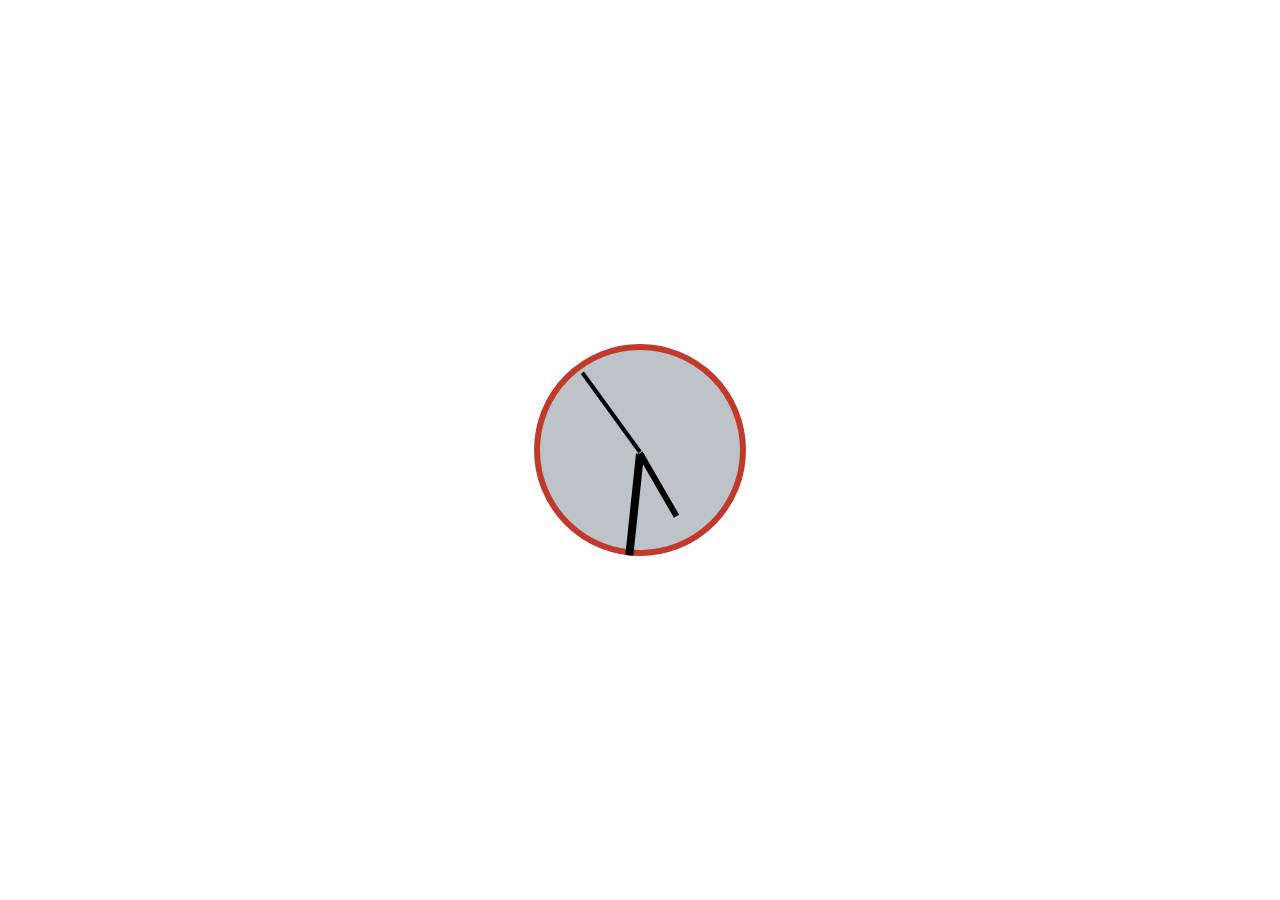
==== 2/index.html @ 7fbeea5d "did day 2 of 30 days challenge, built a clock" ====
<!DOCTYPE html>
<html>
  <head>
    <meta charset="utf-8">
    <title>Clock</title>
    <link rel="stylesheet" href="./css/style.css">
    <script src="./js/bundle.js" charset="utf-8"></script>
  </head>
  <body>
    <div class="clock center silver-bg pomegranate-border">
      <div class="face">
        <div class="hour-hand pos-a black-border">
        </div>
        <div class="minute-hand pos-a black-border">
        </div>
        <div class="second-hand pos-a black-border">
        </div>
      </div>
    </div>
  </body>
</html>
---- 2/css/style.css ----
html, body, div, span, applet, object, iframe,
h1, h2, h3, h4, h5, h6, p, blockquote, pre,
a, abbr, acronym, address, big, cite, code,
del, dfn, em, img, ins, kbd, q, s, samp,
small, strike, strong, sub, sup, tt, var,
b, u, i, center,
dl, dt, dd, ol, ul, li,
fieldset, form, label, legend,
table, caption, tbody, tfoot, thead, tr, th, td,
article, aside, canvas, details, embed,
figure, figcaption, footer, header, hgroup,
menu, nav, output, ruby, section, summary,
time, mark, audio, video {
  margin: 0;
  padding: 0;
  border: 0;
  font-size: 100%;
  font: inherit;
  vertical-align: baseline; }

/* HTML5 display-role reset for older browsers */
article, aside, details, figcaption, figure,
footer, header, hgroup, menu, nav, section {
  display: block; }

body {
  line-height: 1; }

ol, ul {
  list-style: none; }

blockquote, q {
  quotes: none; }

blockquote:before, blockquote:after,
q:before, q:after {
  content: '';
  content: none; }

table {
  border-collapse: collapse;
  border-spacing: 0; }

a, a:hover {
  text-decoration: none; }

.row {
  margin: 0;
  padding: 0;
  width: 100%; }

.clearfix:after, .row:after {
  content: "";
  display: 'block';
  clear: both; }

.col-1 {
  width: 8.33333%;
  float: left;
  display: block;
  margin: 0;
  padding: 0;
  box-sizing: border-box; }

.col-offset-1 {
  margin-left: 8.33333%; }

.col-2 {
  width: 16.66667%;
  float: left;
  display: block;
  margin: 0;
  padding: 0;
  box-sizing: border-box; }

.col-offset-2 {
  margin-left: 16.66667%; }

.col-3 {
  width: 25%;
  float: left;
  display: block;
  margin: 0;
  padding: 0;
  box-sizing: border-box; }

.col-offset-3 {
  margin-left: 25%; }

.col-4 {
  width: 33.33333%;
  float: left;
  display: block;
  margin: 0;
  padding: 0;
  box-sizing: border-box; }

.col-offset-4 {
  margin-left: 33.33333%; }

.col-5 {
  width: 41.66667%;
  float: left;
  display: block;
  margin: 0;
  padding: 0;
  box-sizing: border-box; }

.col-offset-5 {
  margin-left: 41.66667%; }

.col-6 {
  width: 50%;
  float: left;
  display: block;
  margin: 0;
  padding: 0;
  box-sizing: border-box; }

.col-offset-6 {
  margin-left: 50%; }

.col-7 {
  width: 58.33333%;
  float: left;
  display: block;
  margin: 0;
  padding: 0;
  box-sizing: border-box; }

.col-offset-7 {
  margin-left: 58.33333%; }

.col-8 {
  width: 66.66667%;
  float: left;
  display: block;
  margin: 0;
  padding: 0;
  box-sizing: border-box; }

.col-offset-8 {
  margin-left: 66.66667%; }

.col-9 {
  width: 75%;
  float: left;
  display: block;
  margin: 0;
  padding: 0;
  box-sizing: border-box; }

.col-offset-9 {
  margin-left: 75%; }

.col-10 {
  width: 83.33333%;
  float: left;
  display: block;
  margin: 0;
  padding: 0;
  box-sizing: border-box; }

.col-offset-10 {
  margin-left: 83.33333%; }

.col-11 {
  width: 91.66667%;
  float: left;
  display: block;
  margin: 0;
  padding: 0;
  box-sizing: border-box; }

.col-offset-11 {
  margin-left: 91.66667%; }

.col-12 {
  width: 100%;
  float: left;
  display: block;
  margin: 0;
  padding: 0;
  box-sizing: border-box; }

.col-offset-12 {
  margin-left: 100%; }

.text-center {
  text-align: center; }

.text-right {
  text-align: right; }

.text-left {
  text-align: left; }

.p {
  padding: 20px; }

.p-l {
  padding-left: 20px; }

.p-r {
  padding-right: 20px; }

.p-t {
  padding-top: 20px; }

.p-b {
  padding-bottom: 20px; }

.p-xs {
  padding: 5px; }

.p-l-xs {
  padding-left: 5px; }

.p-r-xs {
  padding-right: 5px; }

.p-t-xs {
  padding-top: 5px; }

.p-b-xs {
  padding-bottom: 5px; }

.p-sm {
  padding: 10px; }

.p-l-sm {
  padding-left: 10px; }

.p-r-sm {
  padding-right: 10px; }

.p-t-sm {
  padding-top: 10px; }

.p-b-sm {
  padding-bottom: 10px; }

.p-md {
  padding: 30px; }

.p-l-md {
  padding-left: 30px; }

.p-r-md {
  padding-right: 30px; }

.p-t-md {
  padding-top: 30px; }

.p-b-md {
  padding-bottom: 30px; }

.p-lg {
  padding: 40px; }

.p-l-lg {
  padding-left: 40px; }

.p-r-lg {
  padding-right: 40px; }

.p-t-lg {
  padding-top: 40px; }

.p-b-lg {
  padding-bottom: 40px; }

.p-xl {
  padding: 60px; }

.p-l-xl {
  padding-left: 60px; }

.p-r-xl {
  padding-right: 60px; }

.p-t-xl {
  padding-top: 60px; }

.p-b-xl {
  padding-bottom: 60px; }

.m {
  margin: 20px; }

.m-l {
  margin-left: 20px; }

.m-r {
  margin-right: 20px; }

.m-t {
  margin-top: 20px; }

.m-b {
  margin-bottom: 20px; }

.m-xs {
  margin: 5px; }

.m-l-xs {
  margin-left: 5px; }

.m-r-xs {
  margin-right: 5px; }

.m-t-xs {
  margin-top: 5px; }

.m-b-xs {
  margin-bottom: 5px; }

.m-sm {
  margin: 10px; }

.m-l-sm {
  margin-left: 10px; }

.m-r-sm {
  margin-right: 10px; }

.m-t-sm {
  margin-top: 10px; }

.m-b-sm {
  margin-bottom: 10px; }

.m-md {
  margin: 30px; }

.m-l-md {
  margin-left: 30px; }

.m-r-md {
  margin-right: 30px; }

.m-t-md {
  margin-top: 30px; }

.m-b-md {
  margin-bottom: 30px; }

.m-lg {
  margin: 40px; }

.m-l-lg {
  margin-left: 40px; }

.m-r-lg {
  margin-right: 40px; }

.m-t-lg {
  margin-top: 40px; }

.m-b-lg {
  margin-bottom: 40px; }

.m-xl {
  margin: 60px; }

.m-l-xl {
  margin-left: 60px; }

.m-r-xl {
  margin-right: 60px; }

.m-t-xl {
  margin-top: 60px; }

.m-b-xl {
  margin-bottom: 60px; }

.pos-r {
  position: relative; }

.pos-a {
  position: absolute; }

.pos-f {
  position: fixed; }

.pos-s {
  position: static; }

.lightgrey-bg {
  background-color: #95a5a6; }

.lightgrey-font {
  color: #95a5a6; }

.lightgrey-border {
  border-color: #95a5a6; }

.lightgrey-font-hover:hover {
  color: #95a5a6; }

.lightgrey-bg-hover:hover {
  background-color: #95a5a6; }

.lightgrey-border-hover:hover {
  border-color: #95a5a6; }

.grey-bg {
  background-color: #7f8c8d; }

.grey-font {
  color: #7f8c8d; }

.grey-border {
  border-color: #7f8c8d; }

.grey-font-hover:hover {
  color: #7f8c8d; }

.grey-bg-hover:hover {
  background-color: #7f8c8d; }

.grey-border-hover:hover {
  border-color: #7f8c8d; }

.darkgrey-bg {
  background-color: #333; }

.darkgrey-font {
  color: #333; }

.darkgrey-border {
  border-color: #333; }

.darkgrey-font-hover:hover {
  color: #333; }

.darkgrey-bg-hover:hover {
  background-color: #333; }

.darkgrey-border-hover:hover {
  border-color: #333; }

.black-bg {
  background-color: #000; }

.black-font {
  color: #000; }

.black-border {
  border-color: #000; }

.black-font-hover:hover {
  color: #000; }

.black-bg-hover:hover {
  background-color: #000; }

.black-border-hover:hover {
  border-color: #000; }

.white-bg {
  background-color: #fff; }

.white-font {
  color: #fff; }

.white-border {
  border-color: #fff; }

.white-font-hover:hover {
  color: #fff; }

.white-bg-hover:hover {
  background-color: #fff; }

.white-border-hover:hover {
  border-color: #fff; }

.red-bg {
  background-color: #e74c3c; }

.red-font {
  color: #e74c3c; }

.red-border {
  border-color: #e74c3c; }

.red-font-hover:hover {
  color: #e74c3c; }

.red-bg-hover:hover {
  background-color: #e74c3c; }

.red-border-hover:hover {
  border-color: #e74c3c; }

.turquoise-bg {
  background-color: #1abc9c; }

.turquoise-font {
  color: #1abc9c; }

.turquoise-border {
  border-color: #1abc9c; }

.turquoise-font-hover:hover {
  color: #1abc9c; }

.turquoise-bg-hover:hover {
  background-color: #1abc9c; }

.turquoise-border-hover:hover {
  border-color: #1abc9c; }

.emerald-bg {
  background-color: #2ecc71; }

.emerald-font {
  color: #2ecc71; }

.emerald-border {
  border-color: #2ecc71; }

.emerald-font-hover:hover {
  color: #2ecc71; }

.emerald-bg-hover:hover {
  background-color: #2ecc71; }

.emerald-border-hover:hover {
  border-color: #2ecc71; }

.lightblue-bg {
  background-color: #3498db; }

.lightblue-font {
  color: #3498db; }

.lightblue-border {
  border-color: #3498db; }

.lightblue-font-hover:hover {
  color: #3498db; }

.lightblue-bg-hover:hover {
  background-color: #3498db; }

.lightblue-border-hover:hover {
  border-color: #3498db; }

.blue-bg {
  background-color: #2980b9; }

.blue-font {
  color: #2980b9; }

.blue-border {
  border-color: #2980b9; }

.blue-font-hover:hover {
  color: #2980b9; }

.blue-bg-hover:hover {
  background-color: #2980b9; }

.blue-border-hover:hover {
  border-color: #2980b9; }

.amethyst-bg {
  background-color: #9b59b6; }

.amethyst-font {
  color: #9b59b6; }

.amethyst-border {
  border-color: #9b59b6; }

.amethyst-font-hover:hover {
  color: #9b59b6; }

.amethyst-bg-hover:hover {
  background-color: #9b59b6; }

.amethyst-border-hover:hover {
  border-color: #9b59b6; }

.lightblack-bg {
  background-color: #34495e; }

.lightblack-font {
  color: #34495e; }

.lightblack-border {
  border-color: #34495e; }

.lightblack-font-hover:hover {
  color: #34495e; }

.lightblack-bg-hover:hover {
  background-color: #34495e; }

.lightblack-border-hover:hover {
  border-color: #34495e; }

.carrot-bg {
  background-color: #e67e22; }

.carrot-font {
  color: #e67e22; }

.carrot-border {
  border-color: #e67e22; }

.carrot-font-hover:hover {
  color: #e67e22; }

.carrot-bg-hover:hover {
  background-color: #e67e22; }

.carrot-border-hover:hover {
  border-color: #e67e22; }

.yellow-bg {
  background-color: #f1c40f; }

.yellow-font {
  color: #f1c40f; }

.yellow-border {
  border-color: #f1c40f; }

.yellow-font-hover:hover {
  color: #f1c40f; }

.yellow-bg-hover:hover {
  background-color: #f1c40f; }

.yellow-border-hover:hover {
  border-color: #f1c40f; }

.orange-bg {
  background-color: #f39c12; }

.orange-font {
  color: #f39c12; }

.orange-border {
  border-color: #f39c12; }

.orange-font-hover:hover {
  color: #f39c12; }

.orange-bg-hover:hover {
  background-color: #f39c12; }

.orange-border-hover:hover {
  border-color: #f39c12; }

.darkorange-bg {
  background-color: #d35400; }

.darkorange-font {
  color: #d35400; }

.darkorange-border {
  border-color: #d35400; }

.darkorange-font-hover:hover {
  color: #d35400; }

.darkorange-bg-hover:hover {
  background-color: #d35400; }

.darkorange-border-hover:hover {
  border-color: #d35400; }

.silver-bg {
  background-color: #bdc3c7; }

.silver-font {
  color: #bdc3c7; }

.silver-border {
  border-color: #bdc3c7; }

.silver-font-hover:hover {
  color: #bdc3c7; }

.silver-bg-hover:hover {
  background-color: #bdc3c7; }

.silver-border-hover:hover {
  border-color: #bdc3c7; }

.darkblue-bg {
  background-color: #2c3e50; }

.darkblue-font {
  color: #2c3e50; }

.darkblue-border {
  border-color: #2c3e50; }

.darkblue-font-hover:hover {
  color: #2c3e50; }

.darkblue-bg-hover:hover {
  background-color: #2c3e50; }

.darkblue-border-hover:hover {
  border-color: #2c3e50; }

.clouds-bg {
  background-color: #ecf0f1; }

.clouds-font {
  color: #ecf0f1; }

.clouds-border {
  border-color: #ecf0f1; }

.clouds-font-hover:hover {
  color: #ecf0f1; }

.clouds-bg-hover:hover {
  background-color: #ecf0f1; }

.clouds-border-hover:hover {
  border-color: #ecf0f1; }

.pomegranate-bg {
  background-color: #c0392b; }

.pomegranate-font {
  color: #c0392b; }

.pomegranate-border {
  border-color: #c0392b; }

.pomegranate-font-hover:hover {
  color: #c0392b; }

.pomegranate-bg-hover:hover {
  background-color: #c0392b; }

.pomegranate-border-hover:hover {
  border-color: #c0392b; }

.pink-bg {
  background-color: #ffc0cb; }

.pink-font {
  color: #ffc0cb; }

.pink-border {
  border-color: #ffc0cb; }

.pink-font-hover:hover {
  color: #ffc0cb; }

.pink-bg-hover:hover {
  background-color: #ffc0cb; }

.pink-border-hover:hover {
  border-color: #ffc0cb; }

h1 {
  font-size: 36px; }

h2 {
  font-size: 27px; }

h3 {
  font-size: 24px; }

h4 {
  font-size: 22.5px; }

h5 {
  font-size: 21.6px; }

h6 {
  font-size: 21px; }

.bold {
  font-weight: bold; }

.bold-hover:hover {
  font-weight: bold; }

.underline {
  text-decoration: underline; }

.underline-hover:hover {
  text-decoration: underline; }

.pull-right {
  float: right; }

.pull-left {
  float: left; }

.center {
  position: absolute;
  top: 50%;
  left: 50%;
  transform: translate(-50%, -50%); }

.clock {
  border-width: 6px;
  border-style: solid;
  border-radius: 50%;
  width: 200px;
  height: 200px; }
  .clock .face div {
    border-style: solid;
    left: 50%;
    top: 50%;
    width: calc(50% - 6px);
    transform-origin: left; }
    .clock .face div.hour-hand {
      width: 33.333%;
      border-width: 3px; }
    .clock .face div.minute-hand {
      border-width: 4px; }
    .clock .face div.second-hand {
      border-width: 2px; }

/*# sourceMappingURL=style.css.map*/
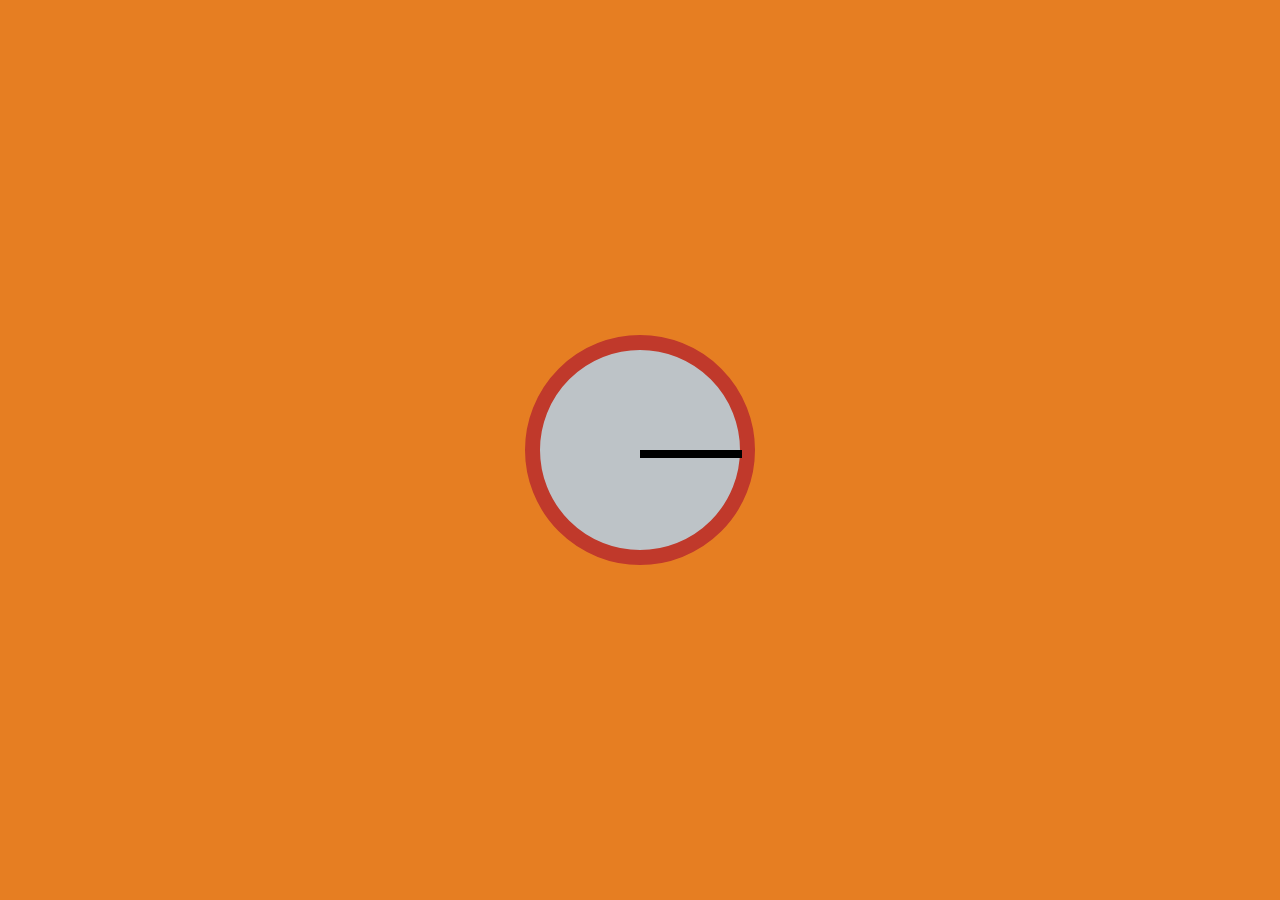
==== commit 316e9633: "updated some styles and transition effects" ====
--- a/2/index.html
+++ b/2/index.html
@@ -6,7 +6,7 @@
     <link rel="stylesheet" href="./css/style.css">
     <script src="./js/bundle.js" charset="utf-8"></script>
   </head>
-  <body>
+  <body class="carrot-bg">
     <div class="clock center silver-bg pomegranate-border">
       <div class="face">
         <div class="hour-hand pos-a black-border">
--- a/2/css/style.css
+++ b/2/css/style.css
@@ -808,7 +808,7 @@
   transform: translate(-50%, -50%); }
 
 .clock {
-  border-width: 6px;
+  border-width: 15px;
   border-style: solid;
   border-radius: 50%;
   width: 200px;
@@ -818,7 +818,9 @@
     left: 50%;
     top: 50%;
     width: calc(50% - 6px);
-    transform-origin: left; }
+    transform-origin: left;
+    transition: 0.5s;
+    transition-timing-function: cubic-bezier(0.1, 2.7, 0.58, 1); }
     .clock .face div.hour-hand {
       width: 33.333%;
       border-width: 3px; }
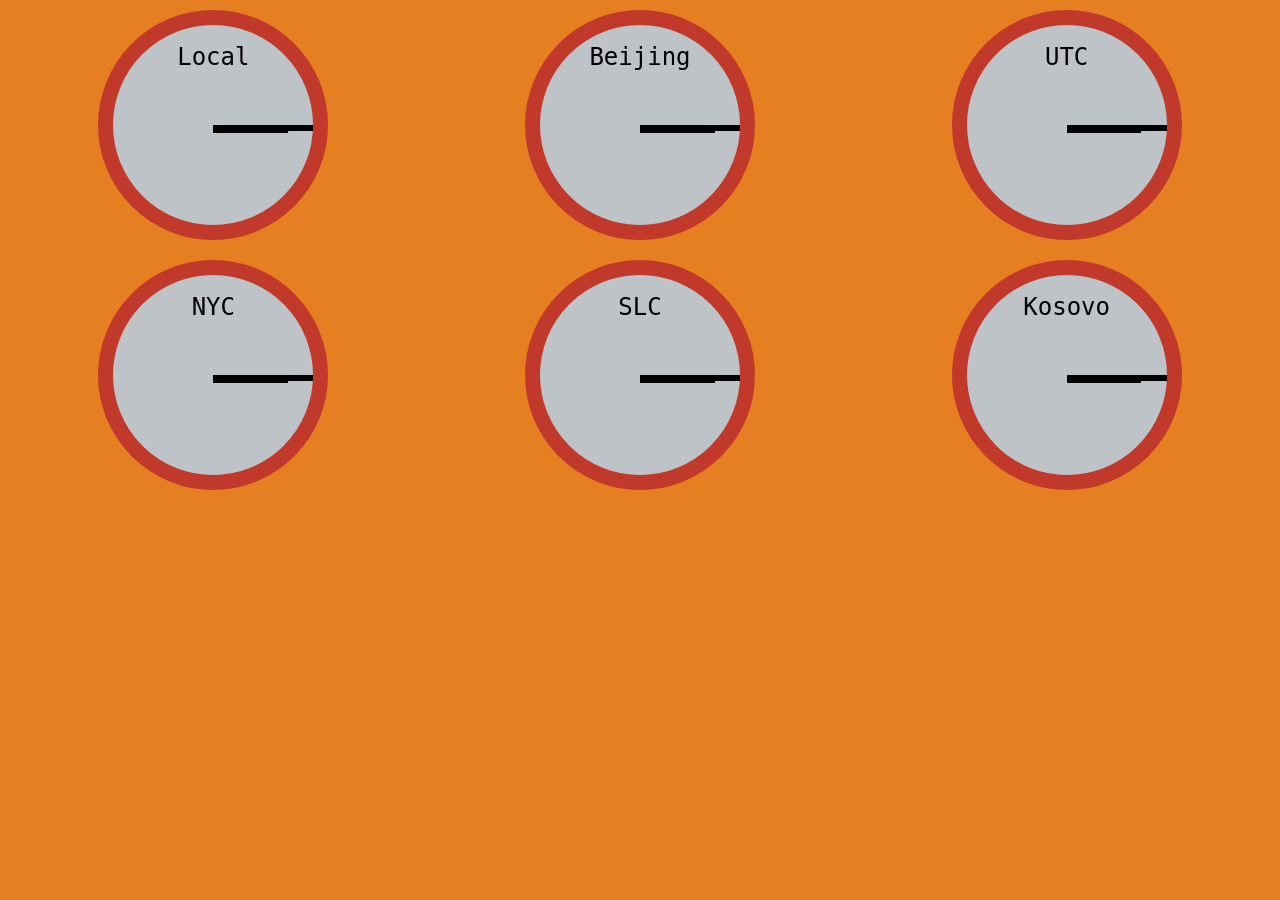
==== commit fa8681b6: "added timezone support and added more clocks" ====
--- a/2/index.html
+++ b/2/index.html
@@ -7,13 +7,20 @@
     <script src="./js/bundle.js" charset="utf-8"></script>
   </head>
   <body class="carrot-bg">
-    <div class="clock center silver-bg pomegranate-border">
-      <div class="face">
-        <div class="hour-hand pos-a black-border">
-        </div>
-        <div class="minute-hand pos-a black-border">
-        </div>
-        <div class="second-hand pos-a black-border">
+    <div class="clocks">
+    </div>
+    <div class="hidden" id="clock-template">
+      <div class="col-4 pos-r clock-container">
+        <div class="clock center silver-bg pomegranate-border">
+          <div class="face">
+            <h3>UTC</h3>
+            <div class="hour-hand pos-a black-border">
+            </div>
+            <div class="minute-hand pos-a black-border">
+            </div>
+            <div class="second-hand pos-a black-border">
+            </div>
+          </div>
         </div>
       </div>
     </div>
--- a/2/css/style.css
+++ b/2/css/style.css
@@ -807,26 +807,39 @@
   left: 50%;
   transform: translate(-50%, -50%); }
 
-.clock {
-  border-width: 15px;
-  border-style: solid;
-  border-radius: 50%;
-  width: 200px;
+.hidden {
+  display: none; }
+
+.clocks {
   height: 200px; }
-  .clock .face div {
+  .clocks .clock-container {
+    height: 250px; }
+  .clocks .clock {
+    border-width: 15px;
     border-style: solid;
-    left: 50%;
-    top: 50%;
-    width: calc(50% - 6px);
-    transform-origin: left;
-    transition: 0.5s;
-    transition-timing-function: cubic-bezier(0.1, 2.7, 0.58, 1); }
-    .clock .face div.hour-hand {
-      width: 33.333%;
-      border-width: 3px; }
-    .clock .face div.minute-hand {
-      border-width: 4px; }
-    .clock .face div.second-hand {
-      border-width: 2px; }
+    border-radius: 50%;
+    width: 200px;
+    height: 200px; }
+    .clocks .clock .face h3 {
+      position: absolute;
+      font-family: monospace;
+      left: 50%;
+      top: 10%;
+      transform: translateX(-50%); }
+    .clocks .clock .face div {
+      border-style: solid;
+      left: 50%;
+      top: 50%;
+      width: calc(50% - 6px);
+      transform-origin: left;
+      transition: 0.5s;
+      transition-timing-function: cubic-bezier(0.1, 2.7, 0.58, 1); }
+      .clocks .clock .face div.hour-hand {
+        width: 33.333%;
+        border-width: 4px; }
+      .clocks .clock .face div.minute-hand {
+        border-width: 3px; }
+      .clocks .clock .face div.second-hand {
+        border-width: 2px; }
 
 /*# sourceMappingURL=style.css.map*/
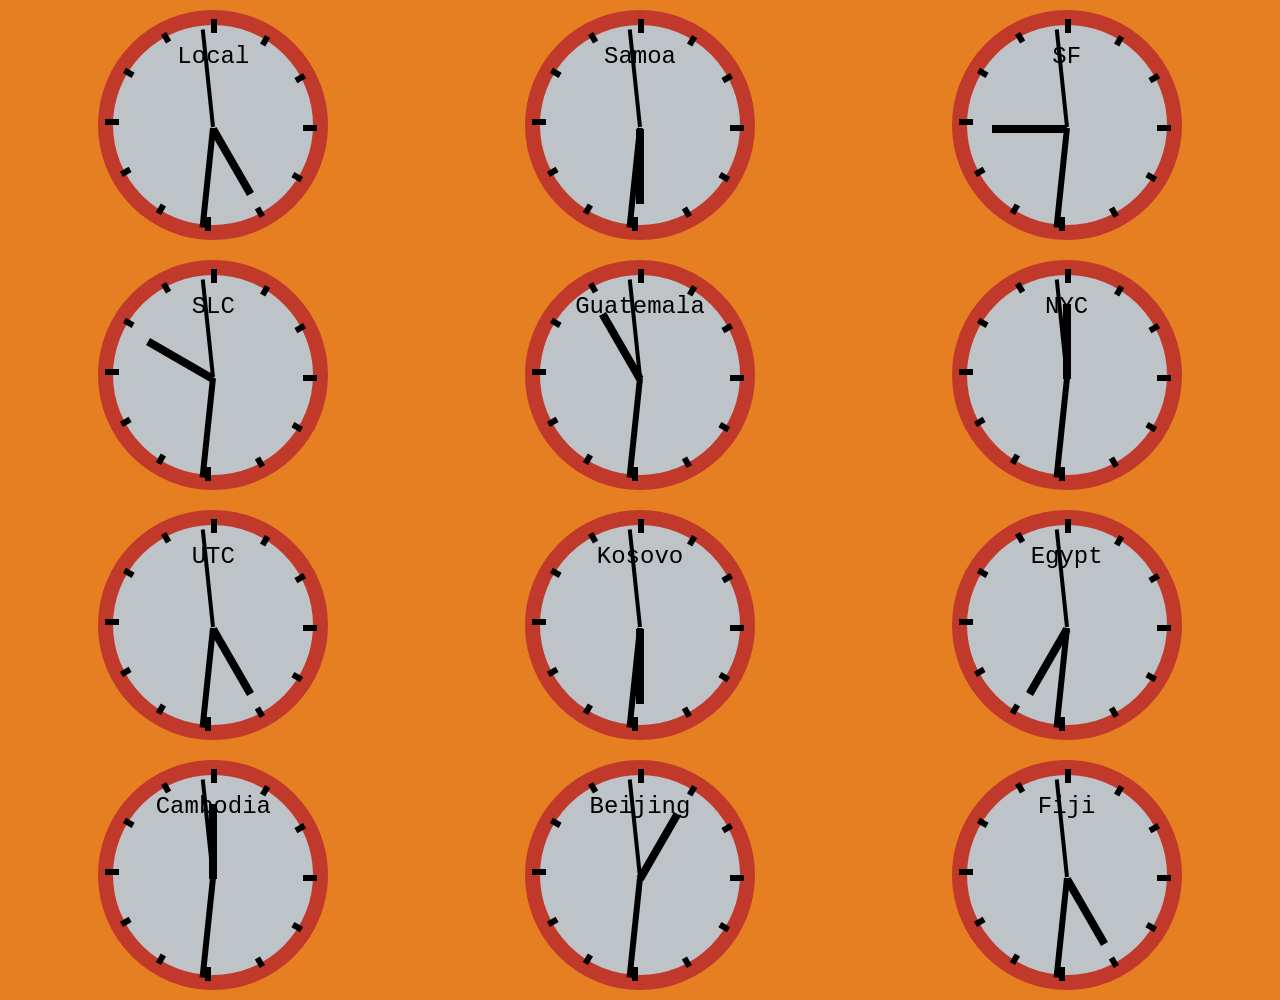
==== commit 03bb38e7: "added hour marks on clock" ====
--- a/2/index.html
+++ b/2/index.html
@@ -14,12 +14,21 @@
         <div class="clock center silver-bg pomegranate-border">
           <div class="face">
             <h3>UTC</h3>
-            <div class="hour-hand pos-a black-border">
-            </div>
-            <div class="minute-hand pos-a black-border">
-            </div>
-            <div class="second-hand pos-a black-border">
-            </div>
+            <div class="hour-hand pos-a black-border"></div>
+            <div class="minute-hand pos-a black-border"></div>
+            <div class="second-hand pos-a black-border"></div>
+            <div class="mark pos-a black-border twelve"></div>
+            <div class="mark pos-a black-border small one"></div>
+            <div class="mark pos-a black-border small two"></div>
+            <div class="mark pos-a black-border three"></div>
+            <div class="mark pos-a black-border small four"></div>
+            <div class="mark pos-a black-border small five"></div>
+            <div class="mark pos-a black-border six"></div>
+            <div class="mark pos-a black-border small seven"></div>
+            <div class="mark pos-a black-border small eight"></div>
+            <div class="mark pos-a black-border nine"></div>
+            <div class="mark pos-a black-border small ten"></div>
+            <div class="mark pos-a black-border small eleven"></div>
           </div>
         </div>
       </div>
--- a/2/css/style.css
+++ b/2/css/style.css
@@ -841,5 +841,37 @@
         border-width: 3px; }
       .clocks .clock .face div.second-hand {
         border-width: 2px; }
+      .clocks .clock .face div.mark {
+        transition: none;
+        width: 8px;
+        left: 190px;
+        border-width: 3px;
+        transform-origin: -92px 0; }
+        .clocks .clock .face div.mark.twelve {
+          transform: rotate(270deg); }
+        .clocks .clock .face div.mark.six {
+          transform: rotate(90deg); }
+        .clocks .clock .face div.mark.nine {
+          transform: rotate(180deg); }
+        .clocks .clock .face div.mark.small {
+          width: 4px;
+          left: 194px;
+          transform-origin: -94px 0; }
+          .clocks .clock .face div.mark.small.one {
+            transform: rotate(-60deg); }
+          .clocks .clock .face div.mark.small.two {
+            transform: rotate(-30deg); }
+          .clocks .clock .face div.mark.small.four {
+            transform: rotate(30deg); }
+          .clocks .clock .face div.mark.small.five {
+            transform: rotate(60deg); }
+          .clocks .clock .face div.mark.small.seven {
+            transform: rotate(120deg); }
+          .clocks .clock .face div.mark.small.eight {
+            transform: rotate(150deg); }
+          .clocks .clock .face div.mark.small.ten {
+            transform: rotate(210deg); }
+          .clocks .clock .face div.mark.small.eleven {
+            transform: rotate(240deg); }
 
 /*# sourceMappingURL=style.css.map*/
